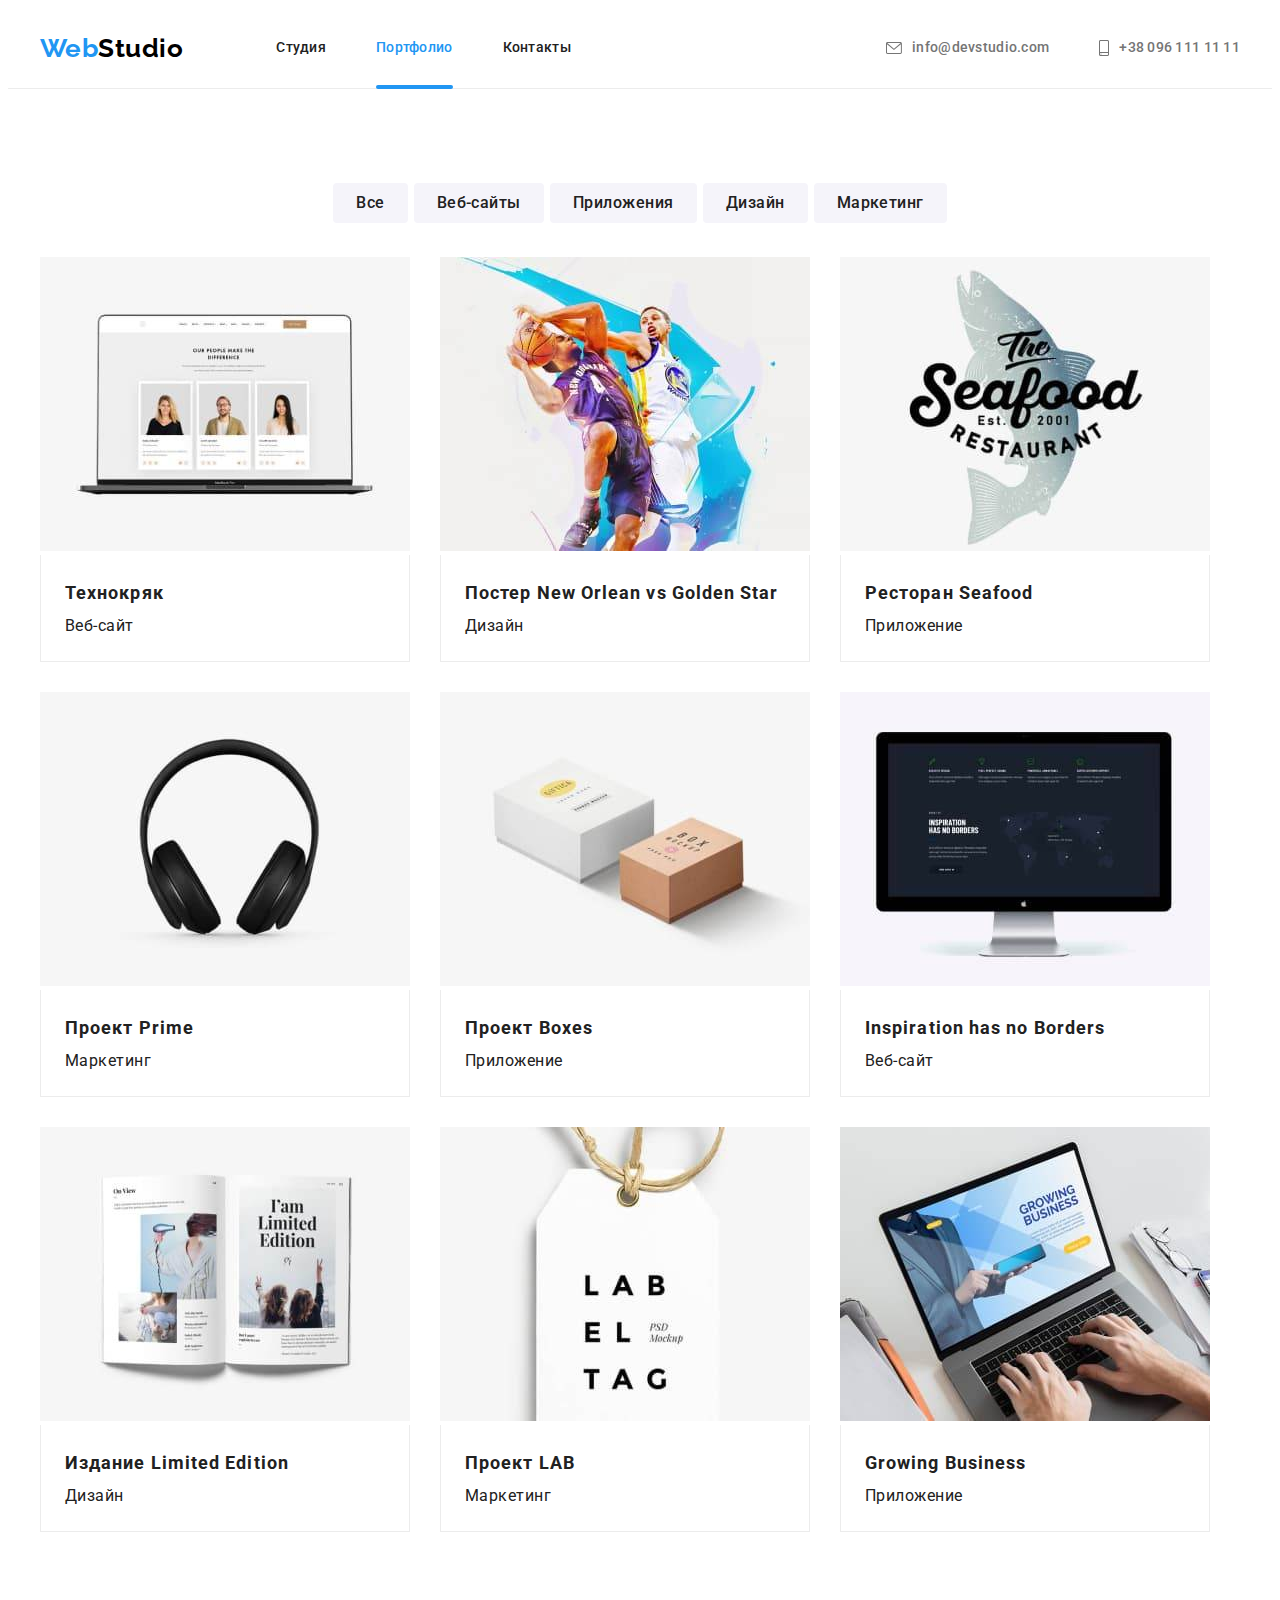
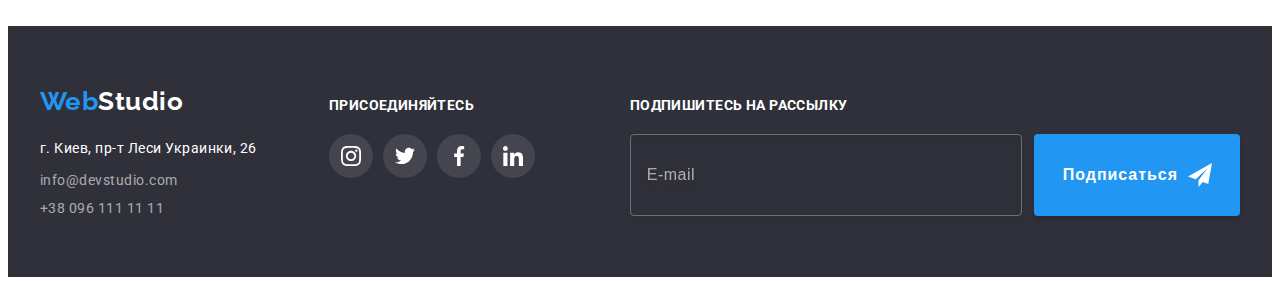
==== portfolio.html @ 353faf63 "подключает сасс" ====
<!DOCTYPE html>
<html lang="ru">

<head>
    <meta charset="UTF-8">
    <meta http-equiv="X-UA-Compatible" content="IE=edge">
    <meta name="viewport" content="width=device-width, initial-scale=1.0">
    <title>Портфолио</title>
    <link href="https://fonts.googleapis.com/css2?family=Raleway:wght@700&family=Roboto:wght@400;500;700;900&display=swap"
        rel="stylesheet"/>
    <link rel="stylesheet" href="https://cdnjs.cloudflare.com/ajax/libs/modern-normalize/1.1.0/modern-normalize.min.css"
        integrity="sha512-wpPYUAdjBVSE4KJnH1VR1HeZfpl1ub8YT/NKx4PuQ5NmX2tKuGu6U/JRp5y+Y8XG2tV+wKQpNHVUX03MfMFn9Q=="
        crossorigin="anonymous" referrerpolicy="no-referrer"/>
    <link rel="stylesheet" href="./css/styles.css"/>
    <link rel="stylesheet" href="./css/main.css" />
</head>

<body>
    <header class="page-header">
        <div class="container main-nav">
            <nav class="main">
                <a href="/" class="logo"><span class="accent">Web</span>Studio</a>
                <ul class="site-nav list">
                    <li class="item"><a href="./index.html" class="link">Студия</a></li>
                    <li class="item"><a href="./portfolio.html" class="link current">Портфолио</a></li>
                    <li class="item"><a href="" class="link ">Контакты</a></li>
                </ul>
            </nav>
            <ul class="auth main">
                <li class="item"><a href="mailto:info@devstudio.com" class="link mail-link">
                        <svg class="contact-icon envelope" width="16" height="12">
                            <use href="./images/icons.svg#icon-envelope">
                            </use>
                        </svg>info@devstudio.com</a>
                </li>
                <li class="item"><a href="tel:++380961111111" class="link mail-link">
                        <svg class="contact-icon smartphone" width="10" height="16">
                            <use href="./images/icons.svg#icon-smartphone">
                            </use>
                        </svg>+38 096 111 11 11</a>
                </li>
            </ul>
        </div>
    </header>
    
    <main>
        <section class="section-hidden">
            <div class="container">
                
                <h1 class="visually-hidden">фильтр</h1>
                
                <ul class="hidden">
                    <li class="hidden-button">
                            <button type="button" class="button">Все</button>
                    </li>
                    <li class="hidden-button">
                            <button type="button" class="button">Веб-сайты</button>
                    </li>
                    <li class="hidden-button">
                            <button type="button" class="button">Приложения</button>
                    </li>
                    <li class="hidden-button">
                            <button type="button" class="button">Дизайн</button>
                    </li>
                    <li class="hidden-button">
                            <button type="button" class="button">Маркетинг</button>
                    </li>
                </ul>
           
                <h2 class="visually-hidden">Услуги</h2>
                <ul class="main-services">
                    <li class="flex-element">
                        
                        <a href="/" class="filther-element filther-flex">
                            <div class="flex-element-wrap">
                                <img src="./images/img5.jpg" alt="открытый ноутбук с фото сотрудников" width="370" height="294">
                                <p class="flex-element-text">Технокряк это современная площадка распространения коронавируса. Компании используют эту платформу для цифрового
                                шпионажа и атак на защищённые сервера конкурентов.</p>
                            </div>
                            <div class="element-services">
                                <h3 class="sectione-services">Технокряк</h3>
                                <p class="services">Веб-сайт</p>
                            </div>
                        
                        </a>

                    </li>
                    <li class="flex-element">
                        <a href="/" class="filther-element filther-flex">
                            <div class="flex-element-wrap">
                                <img src="./images/img6.jpg" alt="два баскетболиста с мячем" width="370" height="294">
                                <p class="flex-element-text">Технокряк это современная площадка распространения коронавируса. Компании используют эту
                                платформу для цифрового
                                шпионажа и атак на защищённые сервера конкурентов.</p>
                            </div>
                            <div class="element-services">
                                    <h3 class="sectione-services">Постер New Orlean vs Golden Star</h3>
                                    <p class="services">Дизайн</p>
                                </div>
                            </a>
                    </li>
                    <li class="flex-element">
                        <a href="/" class="filther-element filther-flex">
                            <div class="flex-element-wrap">
                                <img src="./images/img7.jpg" alt="логотип ресторана в виде рыбы с надписью сифуд" width="370" height="294">
                                <p class="flex-element-text">Технокряк это современная площадка распространения коронавируса. Компании используют эту
                                платформу для цифрового
                                шпионажа и атак на защищённые сервера конкурентов.</p>
                            </div>
                            <div class="element-services">
                                    <h3 class="sectione-services">Ресторан Seafood</h3>
                                    <p class="services">Приложение</p>
                                </div>
                        </a>
                    </li>
                    <li class="flex-element">
                        <a href="/" class="filther-element filther-flex">
                            <div class="flex-element-wrap">
                                <img src="./images/img8.jpg" alt="наушники, которые одеваются на голову" width="370" height="294">
                                <p class="flex-element-text">Технокряк это современная площадка распространения коронавируса. Компании используют эту
                                платформу для цифрового
                                шпионажа и атак на защищённые сервера конкурентов.</p>
                            </div>
                            <div class="element-services">
                                    <h3 class="sectione-services">Проект Prime</h3>
                                    <p class="services">Маркетинг</p>
                            </div>
                        </a>
                    </li>
                    <li class="flex-element">
                        <a href="/" class="filther-element filther-flex">
                            <div class="flex-element-wrap">
                                <img src="./images/img9.jpg" alt="две коробочки разныех цветов и размеров" width="370" height="294">
                                <p class="flex-element-text">Технокряк это современная площадка распространения коронавируса. Компании используют эту
                                платформу для цифрового
                                шпионажа и атак на защищённые сервера конкурентов.</p>
                            </div>
                            <div class="element-services">
                                    <h3 class="sectione-services">Проект Boxes</h3>
                                    <p class="services">Приложение</p>
                            </div>
                        </a>
                    </li>
                    <li class="flex-element">
                        <a href="/" class="filther-element filther-flex">
                            <div class="flex-element-wrap">
                                <img src="./images/img10.jpg" alt="фото Игоря" width="370" height="294">
                                <p class="flex-element-text">Технокряк это современная площадка распространения коронавируса. Компании используют эту
                                платформу для цифрового
                                шпионажа и атак на защищённые сервера конкурентов.</p>
                            </div>
                            <div class="element-services">
                                    <h3 class="sectione-services">Inspiration has no Borders</h3>
                                    <p class="services">Веб-сайт</p>
                            </div>
                        </a>
                    </li>
                    <li class="flex-element">
                        <a href="/" class="filther-element filther-flex">
                            <div class="flex-element-wrap">
                                <img src="./images/img11.jpg" alt="фото Игоря" width="370" height="294">
                                <p class="flex-element-text">Технокряк это современная площадка распространения коронавируса. Компании используют эту
                                платформу для цифрового
                                шпионажа и атак на защищённые сервера конкурентов.</p>
                            </div>
                            <div class="element-services">
                                    <h3 class="sectione-services">Издание Limited Edition</h3>
                                    <p class="services">Дизайн</p>
                            </div>
                        </a>
                    </li>
                    <li class="flex-element">
                        <a href="/" class="filther-element filther-flex">
                            <div class="flex-element-wrap">
                                <img src="./images/img12.jpg" alt="фото Игоря" width="370" height="294">
                                <p class="flex-element-text">Технокряк это современная площадка распространения коронавируса. Компании используют эту
                                платформу для цифрового
                                шпионажа и атак на защищённые сервера конкурентов.</p>
                            </div>
                            <div class="element-services">
                                    <h3 class="sectione-services">Проект LAB</h3>
                                    <p class="services">Маркетинг</p>
                            </div>
                        </a>
                    </li>
                    <li class="flex-element">
                        <a href="/" class="filther-element filther-flex">
                            <div class="flex-element-wrap">
                                <img src="./images/img13.jpg" alt="фото Игоря" width="370" height="294">
                                <p class="flex-element-text">Технокряк это современная площадка распространения коронавируса. Компании используют эту
                                платформу для цифрового
                                шпионажа и атак на защищённые сервера конкурентов.</p>
                            </div>
                            <div class="element-services">
                                    <h3 class="sectione-services">Growing Business</h3>
                                    <p class="services">Приложение</p>
                            </div>
                        </a>
                    </li>
                </ul>
            </div>
            
        </section>
        <footer class="section-footer">
            <div class="container accent-logo box">
                <div class="footer-social footer-social-logo">
                    <a href="/" class="logo-footer"><span class="accent">Web</span>Studio</a>
                    <address class="address-contact">
                        <p class="address">г. Киев, пр-т Леси Украинки, 26</p>
                        <ul class="auth contact">
                            <li class="auth-address"><a href="mailto:info@devstudio.com"
                                    class="link-address">info@devstudio.com</a></li>
                            <li class="auth-address"><a href="tel:++380961111111" class="link-address">+38 096 111 11 11</a>
                        </ul>
                    </address>
                </div>
                <div class="footer-social box-icon-link">
                    <h2 class="footer-link">присоединяйтесь</h2>
                    <ul class="comand-link-footer">
                        <li class="footer-icon">
                            <a href="/" class="link-icon-footer">
                                <svg class="social-icon-footer" width="20" height="20">
                                    <use href="./images/icons.svg#icon-instagram"></use>
                                </svg>
                            </a>
                        </li>
                        <li class="footer-icon">
                            <a href="/" class="link-icon-footer">
                                <svg class="social-icon-footer" width="20" height="20">
                                    <use href="./images/icons.svg#icon-twitter"></use>
                                </svg>
                            </a>
                        </li>
                        <li class="footer-icon">
                            <a href="/" class="link-icon-footer">
                                <svg class="social-icon-footer" width="20" height="20">
                                    <use href="./images/icons.svg#icon-facebook"></use>
                                </svg>
                            </a>
                        </li>
                        <li class="footer-icon">
                            <a href="/" class="link-icon-footer">
                                <svg class="social-icon-footer" width="20" height="20">
                                    <use href="./images/icons.svg#icon-linkedin"></use>
                                </svg>
                            </a>
                        </li>
                    </ul>
                </div>
        
                <div class="online">
                    <p class="footer-link online-title">Подпишитесь на рассылку</p>
                    <form action="#" class="online-form">
                        <input type="email" class="online-input" placeholder="E-mail" />
                        <div class="online-button">
                            <button type="submit" class="button-input">Подписаться
                                <svg class="social-icon-footer online-icon" width="24" height="24">
                                    <use href="./images/icons.svg#icon-icon-send"></use>
                                </svg>
                            </button>
                        </div>
                    </form>
                </div>
            </div>
        </footer>
    </main>
</body>

</html>
---- css/styles.css ----
/* цвет основного текста #212121 */
/* вторичный цвет #757575 */
/* акцент #2196F3 */
/* вторичный цвет фона #F5F4FA; */

/* ---------------------------header----------------- */

/* ------------   section Ч Е М  М Ы  З А Н И М А Е М С Я   -----------=*/

/* ---------- business slogan Э Ф Ф Е К Т И В Н Ы Е   Р Е Ш Е Н И Я ------------ */

/* ----- advantage С Е К Ц И Я  П Р Е И М У Щ Е С Т В ----- */

/* -------------------------------    Н А Ш А   К О М А Н Д А  -------------------- */

/* ---------------------------------footer--------------------------------- */

/* ----------- button      К Н О П К А -------------- */

/* ------------ sectione-services П О Р Т Ф О Л И О --------- */

/* --------------------П О С Т О Я Н Н Ы Е  К Л И Е Н Т Ы ----------------------*/

/*------------------М О Д А Л Ь Н О Е   О К Н О ---------------*/
---- css/main.css ----
.main-nav {
  display: flex;
  align-items: center;
}

.main {
  display: flex;
  align-items: center;
}

.auth {
  justify-content: center;
  margin-left: auto;
  list-style: none;
  margin-top: 0;
  margin-bottom: 0;
}

.accent,
.auth-mail {
  color: var(--accent-color);
}

.site-nav {
  display: flex;
  margin-left: 93px;
}

.site-nav .item:not(:last-child) {
  margin-right: 50px;
}

.site-nav .link {
  color: var(--primary-text-color);
  display: block;
  text-decoration: none;
}

.site-nav .link.current {
  color: var(--accent-color);
}

.auth .item + .item {
  margin-left: 50px;
}

.auth .link {
  color: var(--title-text-color);
  list-style: none;
}

.current::after {
  content: '';
  width: 100%;
  height: 4px;
  position: absolute;
  background-color: #2196f3;
  border-radius: 2px;
  left: 0;
  bottom: -1px;
}

.link {
  position: relative;
  display: flex;
  align-items: center;
  padding-top: 32px;
  padding-bottom: 32px;
  text-decoration: none;
  font-weight: 500;
  font-size: 14px;
  line-height: 1.14;
  letter-spacing: 0.02em;
  transition: color 250ms cubic-bezier(0.4, 0, 0.2, 1);
}

.site-nav .link:hover,
.site-nav .link:focus,
.auth .link:hover,
.auth .link:focus {
  color: var(--accent-color);
}

.contact-icon {
  margin-right: 10px;
  fill: #757575;
}

.mail-link:hover .envelope,
.mail-link:focus .envelope {
  fill: var(--accent-color);
}

.mail-link:hover .smartphone,
.mail-link:focus .smartphone {
  fill: var(--accent-color);
}

.page-header {
  border-bottom: 1px solid #ececec;
}

.section-foto {
  padding-bottom: 94px;
}

.section-title {
  color: var(--primary-text-color);
  font-weight: 700;
  font-size: 36px;
  line-height: 1.17;
  margin-bottom: 50px;
  text-align: center;
}

.section-work {
  display: flex;
  flex-wrap: wrap;
}

.foto {
  margin-right: 30px;
  position: relative;
}

.foto:nth-child(3n) {
  margin-right: 0;
}

.foto-item {
  display: block;
}

.foto-list {
  display: flex;
  justify-content: center;
  align-items: center;
  font-weight: bold;
  font-size: 14px;
  line-height: 1.14;
  text-align: center;
  letter-spacing: 0.03em;
  text-transform: uppercase;
  color: #ffffff;
  position: absolute;
  left: 0;
  bottom: 0;
  background-color: rgba(47, 48, 58, 0.8);
  height: 70px;
  width: 100%;
}

.accent-team {
  padding-bottom: 94px;
  background-color: #f5f4fa;
}

.our-team {
  display: flex;
  flex-wrap: wrap;
  margin-top: -30px;
  margin-left: -30px;
}

.link-team {
  position: relative;
  display: flex;
  align-items: center;
  text-decoration: none;
  font-weight: 500;
  font-size: 14px;
  line-height: 1.14;
  letter-spacing: 0.02em;
}

.comand-link {
  display: flex;
  margin-top: 16px;
  justify-content: center;
}

.info-link:not(:last-child) {
  margin-right: 10px;
}

.icon-svg {
  display: flex;
  width: 44px;
  height: 44px;
  align-items: center;
  justify-content: center;
  border-radius: 50%;
}

.icon-svg:hover, .icon-svg:focus {
  background-color: var(--accent-color);
  outline: none;
}

.icon-svg:hover:hover .social-icon,
.icon-svg:hover:focus .social-icon, .icon-svg:focus:hover .social-icon,
.icon-svg:focus:focus .social-icon {
  fill: var(--background-color);
}

.link-icon {
  fill: #afb1b8;
  transition: fill 250ms cubic-bezier(0.4, 0, 0.2, 1);
  transition: background-color 250ms cubic-bezier(0.4, 0, 0.2, 1);
}

.social-icon {
  transition: fill 250ms cubic-bezier(0.4, 0, 0.2, 1);
}

.team {
  margin: 30px 0 0 30px;
  background-color: #ffffff;
  border-radius: 0px 0px 4px 4px;
  box-shadow: 0px 1px 3px rgba(0, 0, 0, 0.12), 0px 1px 1px rgba(0, 0, 0, 0.14), 0px 2px 1px rgba(0, 0, 0, 0.2);
}

.team:nth-child(4n) {
  margin-right: 0;
}

.advantage-team {
  padding-top: 30px;
  padding-bottom: 30px;
}

.position {
  margin-top: 10px;
  font-size: 16px;
  line-height: 1.9;
  text-align: center;
}

.section-footer {
  background-color: #2f303a;
  padding-top: 60px;
  padding-bottom: 60px;
}

.address {
  font-style: normal;
  color: #ffffff;
  margin-bottom: 9px;
  font-size: 14px;
  line-height: 1.71;
}

.address-contact {
  margin-top: 20px;
}

.auth .link-address {
  font-size: 14px;
  line-height: 1.71px;
  font-style: normal;
  text-decoration: none;
  color: rgba(255, 255, 255, 0.6);
  transition: color 250ms linear;
}

.auth .link-address:hover,
.auth .link-address:focus {
  color: var(--accent-color);
}

.auth-address:not(:last-child) {
  margin-bottom: 9px;
}

.contact {
  display: block;
}

.box {
  display: flex;
  align-items: baseline;
  justify-content: space-between;
  /*margin-left: auto;*/
}

.box-icon-link {
  display: inline-block;
  margin-right: 93px;
}

.footer-social-logo {
  margin-right: 70px;
}

/*.footer-social:not(:last-child) {
  
  margin-right: 70px;
}*/
.footer-link {
  font-weight: 700;
  font-size: 14px;
  line-height: 1.14;
  letter-spacing: 0.03em;
  text-transform: uppercase;
  color: #ffffff;
}

.comand-link-footer {
  margin-top: 20px;
  display: flex;
}

.link-icon-footer {
  display: flex;
  width: 44px;
  height: 44px;
  border-radius: 50%;
  background-color: rgba(255, 255, 255, 0.1);
  justify-content: center;
  align-items: center;
  transition: background-color 250ms cubic-bezier(0.4, 0, 0.2, 1);
}

.link-icon-footer:hover, .link-icon-footer:focus {
  background-color: var(--accent-color);
  outline: none;
}

.social-icon-footer {
  fill: #ffffff;
}

.footer-icon:not(:last-child) {
  margin-right: 10px;
}

.online-form {
  display: flex;
  justify-content: center;
}

.online-title {
  margin-bottom: 20px;
}

.online-input {
  width: 358px;
  height: 50px;
  background-color: transparent;
  border: 1px solid rgba(255, 255, 255, 0.3);
  filter: drop-shadow(0px 4px 4px rgba(0, 0, 0, 0.15));
  border-radius: 4px;
  outline: none;
  color: #ffffff;
  padding: 15px 16px;
  margin-right: 12px;
  transition: border-color 250ms cubic-bezier(0.4, 0, 0.2, 1);
}

.online-input::placeholder {
  font-weight: 400;
  font-size: 16px;
  line-height: 1.25;
  letter-spacing: 0.03em;
  color: rgba(255, 255, 255, 0.6);
}

.online-input::placeholder:focus {
  border-color: #ffffff;
}

.online-button {
  display: flex;
}

.button-input {
  display: flex;
  justify-content: center;
  align-items: center;
  padding: 10px 28px 10px 29px;
  background-color: #2196f3;
  box-shadow: 0px 4px 4px rgba(0, 0, 0, 0.15);
  border-radius: 4px;
  border: transparent;
  font-weight: bold;
  font-size: 16px;
  line-height: 30px;
  letter-spacing: 0.06em;
  color: #ffffff;
  cursor: pointer;
}

.button-input:hover {
  background-color: #188ce8;
}

.online-icon {
  margin-left: 10px;
}

.section-list {
  display: flex;
}

.section-list .item {
  display: flex;
  justify-content: center;
  align-items: center;
}

.client-position {
  width: 170px;
  height: 92px;
  outline: none;
}

.client-position:hover .icon-clients,
.client-position:focus .icon-clients {
  fill: var(--accent-color);
  border-color: #2196f3;
}

.icon {
  padding: 0;
}

.section-list .icon:not(:last-child) {
  margin-right: 30px;
}

.icon-clients {
  display: flex;
  border-radius: 4px;
  border: 1px solid #afb1b8;
  width: 100%;
  height: 100%;
  fill: #afb1b8;
  align-items: center;
  justify-content: center;
  transition: border 250ms cubic-bezier(0.4, 0, 0.2, 1), fill 250ms cubic-bezier(0.4, 0, 0.2, 1);
}

.section-hidden {
  padding-top: 94px;
  padding-bottom: 94px;
}

.hidden {
  display: flex;
  justify-content: center;
  margin-bottom: 34px;
}

.hidden-button:not(:last-child) {
  margin-right: 6px;
}

.hidden-button:not(:last-child):hover, .hidden-button:not(:last-child):focus {
  box-shadow: 0px 3px 1px rgba(0, 0, 0, 0.1), 0px 1px 2px rgba(0, 0, 0, 0.08), 0px 2px 2px rgba(0, 0, 0, 0.12);
  border-radius: 4px;
  outline: none;
}

.main-services {
  display: flex;
  flex-wrap: wrap;
}

.flex-element {
  outline: none;
  margin-right: 30px;
  margin-bottom: 30px;
  cursor: pointer;
  transition: transform 2500ms cubic-bezier(0.4, 0, 0.2, 1);
}

.flex-element:hover .flex-element-text {
  transform: translate(0);
}

.filther-flex {
  text-decoration: none;
}

.flex-element:nth-child(3n) {
  margin-right: 0;
}

.flex-element:nth-child(n + 7) {
  margin-bottom: 0;
}

.flex-element-wrap {
  position: relative;
  overflow: hidden;
  transition: transform 250ms cubic-bezier(0.4, 0, 0.2, 1);
}

.filther-flex {
  display: block;
  transition: box-shadow 250ms cubic-bezier(0.4, 0, 0.2, 1);
}

.filther-flex:hover, .filther-flex:focus {
  box-shadow: 0px 1px 1px rgba(0, 0, 0, 0.12), 0px 4px 4px rgba(0, 0, 0, 0.06), 1px 4px 6px rgba(0, 0, 0, 0.16);
  outline: none;
}

.flex-element-text {
  position: absolute;
  top: 0;
  left: 0;
  background-color: rgba(33, 150, 243, 0.9);
  padding: 63px 24px;
  color: #ffffff;
  font-size: 18px;
  line-height: 1.56;
  letter-spacing: 0.03em;
  height: 100%;
  transform: translateY(101%);
  transition: color 250ms cubic-bezier(0.4, 0, 0.2, 1), background-color 250ms cubic-bezier(0.4, 0, 0.2, 1), transform 250ms cubic-bezier(0.4, 0, 0.2, 1);
}

.element-services {
  border-right: 1px solid #ececec;
  border-bottom: 1px solid #ececec;
  border-left: 1px solid #ececec;
  padding: 20px 24px;
}

.sectione-services {
  color: var(--primary-text-color);
  font-weight: 700;
  font-size: 18px;
  line-height: 2;
  letter-spacing: 0.06em;
}

.services {
  font-size: 16px;
  line-height: 1.88;
  color: var(--primary-text-color);
}

.visually-hidden {
  outline: 2px solid tomato;
}

.feature-list {
  display: flex;
}

.feature-list .list-title {
  width: 270px;
  margin-right: 30px;
}

.feature-list .list-title .list-title:nth-child(4n) {
  margin-right: 0;
}

.advantage-icon {
  display: flex;
  align-items: center;
  justify-content: center;
  border-radius: 4px;
  width: 270px;
  height: 120px;
  margin-bottom: 30px;
  background-color: #f5f4fa;
}

.advantage {
  color: var(--primary-text-color);
  font-weight: 700;
  font-size: 14px;
  line-height: 1.14;
  text-transform: uppercase;
  margin-bottom: 10px;
}

.title {
  font-size: 14px;
  line-height: 1.71;
}

.advantage-title {
  color: var(--primary-text-color);
  font-weight: 500;
  font-size: 16px;
  line-height: 1.9;
  text-align: center;
}

.section-business {
  max-width: 1600px;
  height: 600px;
  margin-left: auto;
  margin-right: auto;
  background-color: #2f303a;
  text-align: center;
  padding: 200px 0;
  background-position: center;
  background-image: linear-gradient(rgba(47, 48, 58, 0.4), rgba(47, 48, 58, 0.4)), url("../images/img101.jpg");
  background-repeat: no-repeat;
}

.slogan {
  color: #ffffff;
  margin-top: 0;
  margin-bottom: 40px;
  font-weight: 900;
  font-size: 44px;
  line-height: 1.36;
  text-align: center;
  letter-spacing: 0.06em;
  text-transform: uppercase;
}

.section-business .section-button {
  background-color: var(--accent-color);
  color: #ffffff;
  font-weight: 700;
  font-size: 16px;
  line-height: 1.88;
  align-items: center;
  letter-spacing: 0.06em;
  font-family: Roboto, sans-serif;
}

.section-button {
  padding: 10px 32px;
  border-radius: 4px;
  border: 1px solid transparent;
}

.container {
  margin-left: auto;
  margin-right: auto;
  width: 1200px;
  padding-left: 15px;
  padding-right: 15px;
}

.button {
  display: inline-block;
  padding: 6px 22px;
  border-radius: 4px;
  border: 1px solid transparent;
  background-color: #f5f4fa;
  color: var(--primary-text-color);
  font-family: inherit;
  font-weight: 500;
  font-size: 16px;
  line-height: 1.63;
  text-align: center;
  letter-spacing: 0.03em;
  cursor: pointer;
  transition: color 250ms cubic-bezier(0.4, 0, 0.2, 1), background-color 250ms cubic-bezier(0.4, 0, 0.2, 1);
}

.button:hover, .button:focus {
  background-color: var(--accent-color);
  color: #ffffff;
  border-color: transparent;
}

.logo {
  color: black;
  text-decoration: none;
  font-family: Raleway, cursive;
  font-weight: 700;
  font-size: 26px;
  line-height: 1.19;
}

.logo-footer {
  text-decoration: none;
  color: #ffffff;
  font-family: Raleway, cursive;
  font-weight: 700;
  font-size: 26px;
  line-height: 1.19;
}

.backdrop {
  width: 100vw;
  height: 100vh;
  background-color: rgba(0, 0, 0, 0.2);
  position: fixed;
  top: 0;
  transition: opacity 250ms cubic-bezier(0.4, 0, 0.2, 1), visibility 250ms;
}

.backdrop.is-hidden .modal {
  transform: scale(1.5);
  transition: transform 250ms;
}

.modal {
  width: 528px;
  /*min-height: 581px;*/
  background-color: #fff;
  box-shadow: 0px 1px 3px rgba(0, 0, 0, 0.12), 0px 1px 1px rgba(0, 0, 0, 0.14), 0px 2px 1px rgba(0, 0, 0, 0.2);
  border-radius: 4px;
  position: absolute;
  padding: 40px 39px 40px 41px;
  top: 50%;
  left: 50%;
  transform: scale(1);
  transform: translate(-50%, -50%);
  transition: transform 250ms;
}

.modal-close {
  width: 30px;
  height: 30px;
  border-radius: 50%;
  position: absolute;
  background: #ffffff;
  border: 1px solid rgba(0, 0, 0, 0.1);
  top: 8px;
  right: 8px;
  display: flex;
  align-items: center;
  justify-content: center;
  transition: fill 250ms cubic-bezier(0.4, 0, 0.2, 1), border-color 250ms cubic-bezier(0.4, 0, 0.2, 1);
  outline: none;
}

.modal-close:hover, .modal-close:focus {
  fill: #2196f3;
  border-color: #2196f3;
}

.modal-close-icon {
  border-radius: 50%;
}

.is-hidden {
  visibility: hidden;
  opacity: 0;
  pointer-events: none;
}

.modal-title {
  font-weight: 700;
  font-size: 20px;
  line-height: 1.15;
  text-align: center;
  margin-bottom: 15px;
  color: var(--primary-text-color);
}

.modal-form-input {
  width: 100%;
  height: 40px;
  border: 1px solid rgba(33, 33, 33, 0.2);
  border-radius: 4px;
  padding-left: 32px;
  padding-right: 12px;
  color: var(--accent-color);
  font-weight: 400;
  font-size: 12px;
  line-height: 1.17;
  outline: none;
  cursor: pointer;
  transition: border 250ms cubic-bezier(0.4, 0, 0.2, 1);
}

.modal-form-input:focus {
  border: 1px solid #2196f3;
  /*box-sizing: border-box;
  border-radius: 4px;*/
}

.modal-form-input:focus:focus + .modal-icon-name {
  fill: var(--accent-color);
}

.modal-user-icon {
  position: relative;
}

/*.modal-form-input::placeholder,
.modal-form-text::placeholder {
  font-weight: 400;
  color: #757575;
  opacity: 0.5;

}

.modal-form-input:not(:placeholder-shown) {
  border: 1px solid rgba(33, 33, 33, 0.2);
  
}

.modal-form-input:not(:placeholder-shown) {
  border: 1px solid #2196F3;
}*/
.form-input-text {
  margin-bottom: 5px;
  display: block;
  font-weight: 400;
  font-size: 12px;
  line-height: 1.17;
  letter-spacing: 0.01em;
  color: #757575;
}

.modal-field {
  margin-bottom: 10px;
}

.modal-icon-name {
  position: absolute;
  left: 12px;
  top: 50%;
  transform: translateY(-50%);
  transition: fill 250ms cubic-bezier(0.4, 0, 0.2, 1);
}

.modal-form-text {
  width: 100%;
  height: 100px;
  font-weight: normal;
  font-size: 12px;
  line-height: 1.17;
  letter-spacing: 0.01em;
  color: rgba(117, 117, 117, 0.5);
  border-radius: 4px;
  resize: none;
  padding: 12px 16px;
  outline: none;
}

.modal-form-text:focus {
  border-color: #2196f3;
}

.textarea::placeholder {
  color: rgba(117, 117, 117, 0.5);
}

.textarea::placeholder:focus {
  border-color: 1px solid #2196f3;
}

.modal-button {
  /*width: 200px;
  height: 50px;*/
  padding: 10px 55px 10px 56px;
  background-color: #2196f3;
  box-shadow: 0px 4px 4px rgba(0, 0, 0, 0.15);
  border-radius: 4px;
  margin: 30px auto 0;
  transition: box-shadow 250ms cubic-bezier(0.4, 0, 0.2, 1);
  outline: none;
}

.check-text {
  font-weight: 400;
  font-size: 14px;
  line-height: 1.71;
  letter-spacing: 0.03em;
  color: #757575;
  display: flex;
  justify-content: center;
  align-items: center;
}

.check-icon {
  width: 16px;
  height: 15px;
  background-color: #ffffff;
  border: 0.2px solid #212121;
  border-radius: 2px;
  margin-right: 5px;
  display: flex;
  align-items: center;
  justify-content: center;
  transition: background-color 250ms cubic-bezier(0.4, 0, 0.2, 1), border 250ms cubic-bezier(0.4, 0, 0.2, 1);
}

.modal-check:focus + .check-text .check-icon {
  border-color: #2196f3;
}

.modal-check-icon {
  fill: white;
}

.check-link {
  font-weight: 400;
  font-size: 14px;
  line-height: 1.71;
  letter-spacing: 0.03em;
  text-decoration-line: underline;
  color: #2196f3;
}

.modal-check:checked + .check-text .check-icon {
  background-color: var(--accent-color);
  border: none;
}

:root {
  --primary-text-color: #212121;
  --title-text-color: #757575;
  --accent-color: #2196f3;
  --background-color: #ffffff;
}

body {
  font-family: Roboto, sans-serif;
  color: var(--title-text-color);
  background-color: #ffffff;
  letter-spacing: 0.03em;
}

ul {
  list-style: none;
  margin-top: 0;
  margin-bottom: 0;
  padding: 0;
}

h3,
p,
h2 {
  margin: 0;
}

.img {
  display: block;
}

.section {
  margin-left: auto;
  margin-right: auto;
  padding-top: 94px;
}

.visually-hidden {
  position: absolute;
  white-space: nowrap;
  width: 1px;
  height: 1px;
  overflow: hidden;
  border: 0;
  padding: 0;
  clip: rect(0 0 0 0);
  clip-path: inset(50%);
  margin: -1px;
}
/*# sourceMappingURL=main.css.map */
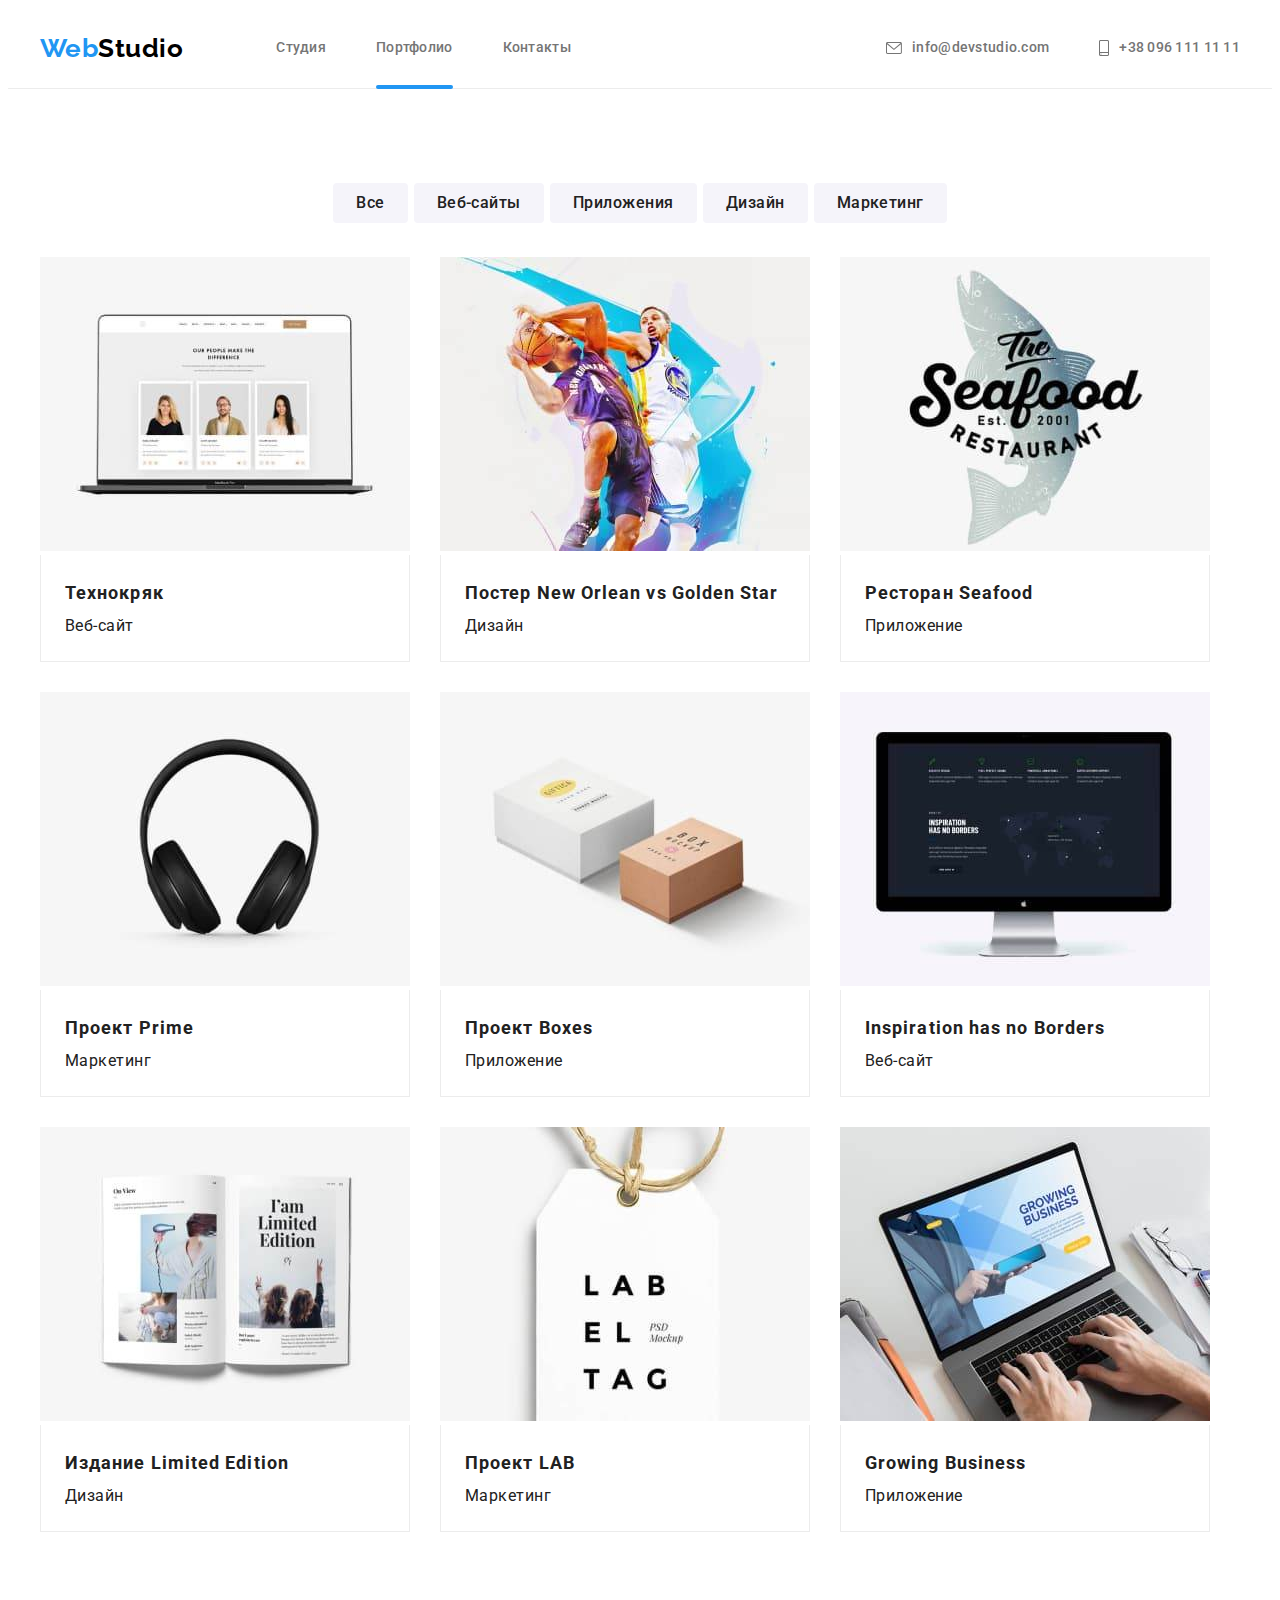
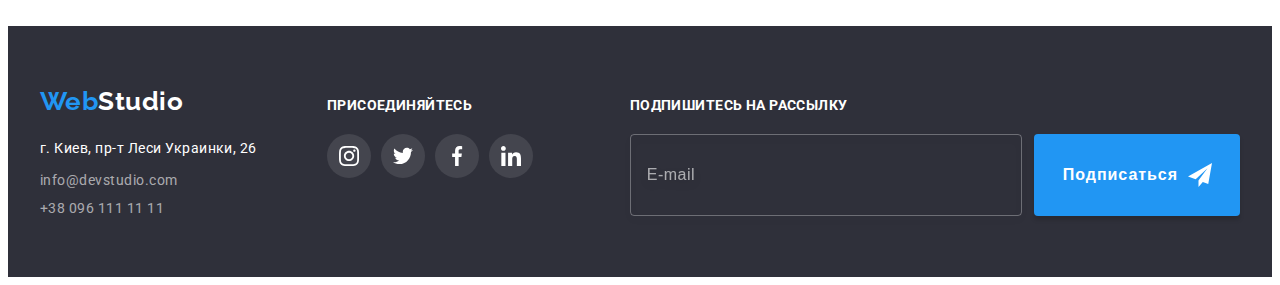
==== commit 7d459517: "компилирует файлы" ====
--- a/portfolio.html
+++ b/portfolio.html
@@ -17,24 +17,29 @@
 
 <body>
     <header class="page-header">
-        <div class="container main-nav">
-            <nav class="main">
-                <a href="/" class="logo"><span class="accent">Web</span>Studio</a>
-                <ul class="site-nav list">
-                    <li class="item"><a href="./index.html" class="link">Студия</a></li>
-                    <li class="item"><a href="./portfolio.html" class="link current">Портфолио</a></li>
-                    <li class="item"><a href="" class="link ">Контакты</a></li>
+        <div class="container page-header__main">
+            <nav class="page-header__nav">
+                <a href="/" class="logo"><span class="page-header__logo">Web</span>Studio</a>
+                <ul class="page-header__item">
+                    <li class="page-header__element"><a href="./"
+                            class="page-header__text page-header__text--invers">Студия</a></li>
+                    <li class="page-header__element"><a href="./portfolio.html"
+                            class="page-header__text page-header__text--invers page-header__text--current">Портфолио</a></li>
+                    <li class="page-header__element"><a href="" class="page-header__text page-header__text--invers">Контакты</a>
+                    </li>
                 </ul>
             </nav>
-            <ul class="auth main">
-                <li class="item"><a href="mailto:info@devstudio.com" class="link mail-link">
-                        <svg class="contact-icon envelope" width="16" height="12">
+            <ul class="page-header__link">
+                <li class="page-header__element"><a href="mailto:info@devstudio.com"
+                        class="page-header__text page-header__text--invers">
+                        <svg class="page-header__icon page-header__icon--envelope" width="16" height="12">
                             <use href="./images/icons.svg#icon-envelope">
                             </use>
                         </svg>info@devstudio.com</a>
                 </li>
-                <li class="item"><a href="tel:++380961111111" class="link mail-link">
-                        <svg class="contact-icon smartphone" width="10" height="16">
+                <li class="page-header__element"><a href="tel:++380961111111"
+                        class="page-header__text page-header__text--invers">
+                        <svg class="page-header__icon page-header__icon--smartphone" width="10" height="16">
                             <use href="./images/icons.svg#icon-smartphone">
                             </use>
                         </svg>+38 096 111 11 11</a>
@@ -44,156 +49,156 @@
     </header>
     
     <main>
-        <section class="section-hidden">
+        <section class="section-filther">
             <div class="container">
                 
                 <h1 class="visually-hidden">фильтр</h1>
                 
-                <ul class="hidden">
-                    <li class="hidden-button">
+                <ul class="section-filther__item">
+                    <li class="section-filther__button">
                             <button type="button" class="button">Все</button>
                     </li>
-                    <li class="hidden-button">
+                    <li class="section-filther__button">
                             <button type="button" class="button">Веб-сайты</button>
                     </li>
-                    <li class="hidden-button">
+                    <li class="section-filther__button">
                             <button type="button" class="button">Приложения</button>
                     </li>
-                    <li class="hidden-button">
+                    <li class="section-filther__button">
                             <button type="button" class="button">Дизайн</button>
                     </li>
-                    <li class="hidden-button">
+                    <li class="section-filther__button">
                             <button type="button" class="button">Маркетинг</button>
                     </li>
                 </ul>
            
                 <h2 class="visually-hidden">Услуги</h2>
-                <ul class="main-services">
-                    <li class="flex-element">
+                <ul class="card-set">
+                    <li class="card-set__element">
                         
-                        <a href="/" class="filther-element filther-flex">
+                        <a href="/" class="filther-element card-set__filther card-set--posicion">
                             <div class="flex-element-wrap">
                                 <img src="./images/img5.jpg" alt="открытый ноутбук с фото сотрудников" width="370" height="294">
                                 <p class="flex-element-text">Технокряк это современная площадка распространения коронавируса. Компании используют эту платформу для цифрового
                                 шпионажа и атак на защищённые сервера конкурентов.</p>
                             </div>
-                            <div class="element-services">
-                                <h3 class="sectione-services">Технокряк</h3>
-                                <p class="services">Веб-сайт</p>
+                            <div class="card-set__text">
+                                <h3 class="card-set__name">Технокряк</h3>
+                                <p class="card-set__posicion">Веб-сайт</p>
                             </div>
                         
                         </a>
 
                     </li>
-                    <li class="flex-element">
-                        <a href="/" class="filther-element filther-flex">
+                    <li class="card-set__element">
+                        <a href="/" class="filther-element card-set__filther card-set--posicion">
                             <div class="flex-element-wrap">
                                 <img src="./images/img6.jpg" alt="два баскетболиста с мячем" width="370" height="294">
                                 <p class="flex-element-text">Технокряк это современная площадка распространения коронавируса. Компании используют эту
                                 платформу для цифрового
                                 шпионажа и атак на защищённые сервера конкурентов.</p>
                             </div>
-                            <div class="element-services">
-                                    <h3 class="sectione-services">Постер New Orlean vs Golden Star</h3>
-                                    <p class="services">Дизайн</p>
+                            <div class="card-set__text">
+                                    <h3 class="card-set__name">Постер New Orlean vs Golden Star</h3>
+                                    <p class="card-set__posicion">Дизайн</p>
                                 </div>
                             </a>
                     </li>
-                    <li class="flex-element">
-                        <a href="/" class="filther-element filther-flex">
+                    <li class="card-set__element">
+                        <a href="/" class="filther-element card-set__filther card-set--posicion">
                             <div class="flex-element-wrap">
                                 <img src="./images/img7.jpg" alt="логотип ресторана в виде рыбы с надписью сифуд" width="370" height="294">
                                 <p class="flex-element-text">Технокряк это современная площадка распространения коронавируса. Компании используют эту
                                 платформу для цифрового
                                 шпионажа и атак на защищённые сервера конкурентов.</p>
                             </div>
-                            <div class="element-services">
-                                    <h3 class="sectione-services">Ресторан Seafood</h3>
-                                    <p class="services">Приложение</p>
+                            <div class="card-set__text">
+                                    <h3 class="card-set__name">Ресторан Seafood</h3>
+                                    <p class="card-set__posicion">Приложение</p>
                                 </div>
                         </a>
                     </li>
-                    <li class="flex-element">
-                        <a href="/" class="filther-element filther-flex">
+                    <li class="card-set__element">
+                        <a href="/" class="filther-element card-set__filther card-set--posicion">
                             <div class="flex-element-wrap">
                                 <img src="./images/img8.jpg" alt="наушники, которые одеваются на голову" width="370" height="294">
                                 <p class="flex-element-text">Технокряк это современная площадка распространения коронавируса. Компании используют эту
                                 платформу для цифрового
                                 шпионажа и атак на защищённые сервера конкурентов.</p>
                             </div>
-                            <div class="element-services">
-                                    <h3 class="sectione-services">Проект Prime</h3>
-                                    <p class="services">Маркетинг</p>
-                            </div>
-                        </a>
-                    </li>
-                    <li class="flex-element">
-                        <a href="/" class="filther-element filther-flex">
+                            <div class="card-set__text">
+                                    <h3 class="card-set__name">Проект Prime</h3>
+                                    <p class="card-set__posicion">Маркетинг</p>
+                            </div>
+                        </a>
+                    </li>
+                    <li class="card-set__element">
+                        <a href="/" class="filther-element card-set__filther card-set--posicion">
                             <div class="flex-element-wrap">
                                 <img src="./images/img9.jpg" alt="две коробочки разныех цветов и размеров" width="370" height="294">
                                 <p class="flex-element-text">Технокряк это современная площадка распространения коронавируса. Компании используют эту
                                 платформу для цифрового
                                 шпионажа и атак на защищённые сервера конкурентов.</p>
                             </div>
-                            <div class="element-services">
-                                    <h3 class="sectione-services">Проект Boxes</h3>
-                                    <p class="services">Приложение</p>
-                            </div>
-                        </a>
-                    </li>
-                    <li class="flex-element">
-                        <a href="/" class="filther-element filther-flex">
+                            <div class="card-set__text">
+                                    <h3 class="card-set__name">Проект Boxes</h3>
+                                    <p class="card-set__posicion">Приложение</p>
+                            </div>
+                        </a>
+                    </li>
+                    <li class="card-set__element">
+                        <a href="/" class="filther-element card-set__filther card-set--posicion">
                             <div class="flex-element-wrap">
                                 <img src="./images/img10.jpg" alt="фото Игоря" width="370" height="294">
                                 <p class="flex-element-text">Технокряк это современная площадка распространения коронавируса. Компании используют эту
                                 платформу для цифрового
                                 шпионажа и атак на защищённые сервера конкурентов.</p>
                             </div>
-                            <div class="element-services">
-                                    <h3 class="sectione-services">Inspiration has no Borders</h3>
-                                    <p class="services">Веб-сайт</p>
-                            </div>
-                        </a>
-                    </li>
-                    <li class="flex-element">
-                        <a href="/" class="filther-element filther-flex">
+                            <div class="card-set__text">
+                                    <h3 class="card-set__name">Inspiration has no Borders</h3>
+                                    <p class="card-set__posicion">Веб-сайт</p>
+                            </div>
+                        </a>
+                    </li>
+                    <li class="card-set__element">
+                        <a href="/" class="filther-element card-set__filther card-set--posicion">
                             <div class="flex-element-wrap">
                                 <img src="./images/img11.jpg" alt="фото Игоря" width="370" height="294">
                                 <p class="flex-element-text">Технокряк это современная площадка распространения коронавируса. Компании используют эту
                                 платформу для цифрового
                                 шпионажа и атак на защищённые сервера конкурентов.</p>
                             </div>
-                            <div class="element-services">
-                                    <h3 class="sectione-services">Издание Limited Edition</h3>
-                                    <p class="services">Дизайн</p>
-                            </div>
-                        </a>
-                    </li>
-                    <li class="flex-element">
-                        <a href="/" class="filther-element filther-flex">
+                            <div class="card-set__text">
+                                    <h3 class="card-set__name">Издание Limited Edition</h3>
+                                    <p class="card-set__posicion">Дизайн</p>
+                            </div>
+                        </a>
+                    </li>
+                    <li class="card-set__element">
+                        <a href="/" class="filther-element card-set__filther card-set--posicion">
                             <div class="flex-element-wrap">
                                 <img src="./images/img12.jpg" alt="фото Игоря" width="370" height="294">
                                 <p class="flex-element-text">Технокряк это современная площадка распространения коронавируса. Компании используют эту
                                 платформу для цифрового
                                 шпионажа и атак на защищённые сервера конкурентов.</p>
                             </div>
-                            <div class="element-services">
-                                    <h3 class="sectione-services">Проект LAB</h3>
-                                    <p class="services">Маркетинг</p>
-                            </div>
-                        </a>
-                    </li>
-                    <li class="flex-element">
-                        <a href="/" class="filther-element filther-flex">
+                            <div class="card-set__text">
+                                    <h3 class="card-set__name">Проект LAB</h3>
+                                    <p class="card-set__posicion">Маркетинг</p>
+                            </div>
+                        </a>
+                    </li>
+                    <li class="card-set__element">
+                        <a href="/" class="filther-element card-set__filther card-set--posicion">
                             <div class="flex-element-wrap">
                                 <img src="./images/img13.jpg" alt="фото Игоря" width="370" height="294">
                                 <p class="flex-element-text">Технокряк это современная площадка распространения коронавируса. Компании используют эту
                                 платформу для цифрового
                                 шпионажа и атак на защищённые сервера конкурентов.</p>
                             </div>
-                            <div class="element-services">
-                                    <h3 class="sectione-services">Growing Business</h3>
-                                    <p class="services">Приложение</p>
+                            <div class="card-set__text">
+                                    <h3 class="card-set__name">Growing Business</h3>
+                                    <p class="card-set__posicion">Приложение</p>
                             </div>
                         </a>
                     </li>
@@ -201,60 +206,61 @@
             </div>
             
         </section>
-        <footer class="section-footer">
-            <div class="container accent-logo box">
-                <div class="footer-social footer-social-logo">
-                    <a href="/" class="logo-footer"><span class="accent">Web</span>Studio</a>
-                    <address class="address-contact">
-                        <p class="address">г. Киев, пр-т Леси Украинки, 26</p>
-                        <ul class="auth contact">
-                            <li class="auth-address"><a href="mailto:info@devstudio.com"
-                                    class="link-address">info@devstudio.com</a></li>
-                            <li class="auth-address"><a href="tel:++380961111111" class="link-address">+38 096 111 11 11</a>
+        <footer class="page-footer">
+            <div class="container box">
+                <div class="page-footer__social">
+                    <a href="/" class="page-footer__logo"><span class="page-header__logo">Web</span>Studio</a>
+                    <address class="page-footer__contact">
+                        <p class="page-footer__address">г. Киев, пр-т Леси Украинки, 26</p>
+                        <ul class="page-footer__item">
+                            <li class="page-footer__auth"><a href="mailto:info@devstudio.com"
+                                    class="page-footer__link">info@devstudio.com</a></li>
+                            <li class="page-footer__auth"><a href="tel:++380961111111" class="page-footer__link">+38 096 111 11
+                                    11</a>
                         </ul>
                     </address>
                 </div>
-                <div class="footer-social box-icon-link">
-                    <h2 class="footer-link">присоединяйтесь</h2>
-                    <ul class="comand-link-footer">
-                        <li class="footer-icon">
-                            <a href="/" class="link-icon-footer">
-                                <svg class="social-icon-footer" width="20" height="20">
+                <div class="box-footer">
+                    <h2 class="box-footer__text">присоединяйтесь</h2>
+                    <ul class="box-footer__link">
+                        <li class="box-footer__social">
+                            <a href="/" class="box-footer__image">
+                                <svg class="box-footer__icon" width="20" height="20">
                                     <use href="./images/icons.svg#icon-instagram"></use>
                                 </svg>
                             </a>
                         </li>
-                        <li class="footer-icon">
-                            <a href="/" class="link-icon-footer">
-                                <svg class="social-icon-footer" width="20" height="20">
+                        <li class="box-footer__social">
+                            <a href="/" class="box-footer__image">
+                                <svg class="box-footer__icon" width="20" height="20">
                                     <use href="./images/icons.svg#icon-twitter"></use>
                                 </svg>
                             </a>
                         </li>
-                        <li class="footer-icon">
-                            <a href="/" class="link-icon-footer">
-                                <svg class="social-icon-footer" width="20" height="20">
+                        <li class="box-footer__social">
+                            <a href="/" class="box-footer__image">
+                                <svg class="box-footer__icon" width="20" height="20">
                                     <use href="./images/icons.svg#icon-facebook"></use>
                                 </svg>
                             </a>
                         </li>
-                        <li class="footer-icon">
-                            <a href="/" class="link-icon-footer">
-                                <svg class="social-icon-footer" width="20" height="20">
+                        <li class="box-footer__social">
+                            <a href="/" class="box-footer__image">
+                                <svg class="box-footer__icon" width="20" height="20">
                                     <use href="./images/icons.svg#icon-linkedin"></use>
                                 </svg>
                             </a>
                         </li>
                     </ul>
                 </div>
-        
-                <div class="online">
-                    <p class="footer-link online-title">Подпишитесь на рассылку</p>
-                    <form action="#" class="online-form">
-                        <input type="email" class="online-input" placeholder="E-mail" />
-                        <div class="online-button">
-                            <button type="submit" class="button-input">Подписаться
-                                <svg class="social-icon-footer online-icon" width="24" height="24">
+            
+                <div class="box-online box-online--margin-left">
+                    <p class="box-footer__text box-footer__margin-bottom">Подпишитесь на рассылку</p>
+                    <form action="#" class="box-online__form">
+                        <input type="email" class="box-online__input" placeholder="E-mail" />
+                        <div class="box-online__button button-online">
+                            <button type="submit" class="button-online__input">Подписаться
+                                <svg class="button-online__icon online-icon" width="24" height="24">
                                     <use href="./images/icons.svg#icon-icon-send"></use>
                                 </svg>
                             </button>
--- a/css/main.css
+++ b/css/main.css
@@ -1,66 +1,63 @@
-.main-nav {
-  display: flex;
-  align-items: center;
-}
-
-.main {
-  display: flex;
-  align-items: center;
-}
-
-.auth {
+.page-header {
+  border-bottom: 1px solid #ececec;
+}
+
+.page-header__main {
+  display: flex;
+  align-items: center;
+}
+
+.page-header__nav {
+  display: flex;
+  align-items: center;
+}
+
+.page-header__link {
+  display: flex;
   justify-content: center;
   margin-left: auto;
   list-style: none;
   margin-top: 0;
   margin-bottom: 0;
-}
-
-.accent,
-.auth-mail {
   color: var(--accent-color);
 }
 
-.site-nav {
+.page-header__item {
   display: flex;
   margin-left: 93px;
 }
 
-.site-nav .item:not(:last-child) {
+.page-header__element:not(:last-child) {
   margin-right: 50px;
 }
 
-.site-nav .link {
+.page-header__text {
   color: var(--primary-text-color);
   display: block;
   text-decoration: none;
 }
 
-.site-nav .link.current {
+.page-header__item .page-header__text .current {
   color: var(--accent-color);
 }
 
-.auth .item + .item {
-  margin-left: 50px;
-}
-
-.auth .link {
+.page-header__text {
   color: var(--title-text-color);
   list-style: none;
 }
 
-.current::after {
+.page-header__text--current::after {
+  position: absolute;
   content: '';
   width: 100%;
   height: 4px;
-  position: absolute;
   background-color: #2196f3;
   border-radius: 2px;
   left: 0;
   bottom: -1px;
 }
 
-.link {
+.page-header__text {
   position: relative;
   display: flex;
   align-items: center;
@@ -74,37 +71,86 @@
   transition: color 250ms cubic-bezier(0.4, 0, 0.2, 1);
 }
 
-.site-nav .link:hover,
-.site-nav .link:focus,
-.auth .link:hover,
-.auth .link:focus {
+.page-header__text--invers:hover,
+.page-header__text--invers:focus {
   color: var(--accent-color);
 }
 
-.contact-icon {
+.page-header__icon {
   margin-right: 10px;
   fill: #757575;
 }
 
-.mail-link:hover .envelope,
-.mail-link:focus .envelope {
+.page-header__icon--envelope:hover,
+.page-header__icon--envelope:focus {
   fill: var(--accent-color);
 }
 
-.mail-link:hover .smartphone,
-.mail-link:focus .smartphone {
+.page-header__icon--smartphone:hover,
+.page-header__icon--smartphone:focus {
   fill: var(--accent-color);
-}
-
-.page-header {
-  border-bottom: 1px solid #ececec;
 }
 
 .section-foto {
   padding-bottom: 94px;
 }
 
-.section-title {
+.section-work {
+  display: flex;
+}
+
+.foto {
+  position: relative;
+  display: flex;
+  margin-right: 30px;
+}
+
+.foto:nth-child(3n) {
+  margin-right: 0;
+}
+
+.foto__list {
+  position: absolute;
+  left: 0;
+  bottom: 0;
+  background-color: rgba(47, 48, 58, 0.8);
+  height: 70px;
+  width: 100%;
+  display: flex;
+  align-items: center;
+  justify-content: center;
+  font-weight: bold;
+  font-size: 14px;
+  line-height: 1.14;
+  letter-spacing: 0.03em;
+  text-transform: uppercase;
+  color: #ffffff;
+}
+
+.accent-team {
+  padding-bottom: 94px;
+  background-color: #f5f4fa;
+}
+
+.our-team {
+  display: flex;
+  flex-wrap: wrap;
+  margin-top: -30px;
+  margin-left: -30px;
+}
+
+.our-team__social {
+  position: relative;
+  display: flex;
+  align-items: center;
+  text-decoration: none;
+  font-weight: 500;
+  font-size: 14px;
+  line-height: 1.14;
+  letter-spacing: 0.02em;
+}
+
+.section__title {
   color: var(--primary-text-color);
   font-weight: 700;
   font-size: 36px;
@@ -113,73 +159,13 @@
   text-align: center;
 }
 
-.section-work {
-  display: flex;
-  flex-wrap: wrap;
-}
-
-.foto {
-  margin-right: 30px;
-  position: relative;
-}
-
-.foto:nth-child(3n) {
-  margin-right: 0;
-}
-
-.foto-item {
-  display: block;
-}
-
-.foto-list {
-  display: flex;
-  justify-content: center;
-  align-items: center;
-  font-weight: bold;
-  font-size: 14px;
-  line-height: 1.14;
-  text-align: center;
-  letter-spacing: 0.03em;
-  text-transform: uppercase;
-  color: #ffffff;
-  position: absolute;
-  left: 0;
-  bottom: 0;
-  background-color: rgba(47, 48, 58, 0.8);
-  height: 70px;
-  width: 100%;
-}
-
-.accent-team {
-  padding-bottom: 94px;
-  background-color: #f5f4fa;
-}
-
-.our-team {
-  display: flex;
-  flex-wrap: wrap;
-  margin-top: -30px;
-  margin-left: -30px;
-}
-
-.link-team {
-  position: relative;
-  display: flex;
-  align-items: center;
-  text-decoration: none;
-  font-weight: 500;
-  font-size: 14px;
-  line-height: 1.14;
-  letter-spacing: 0.02em;
-}
-
 .comand-link {
   display: flex;
   margin-top: 16px;
   justify-content: center;
 }
 
-.info-link:not(:last-child) {
+.item:not(:last-child) {
   margin-right: 10px;
 }
 
@@ -197,52 +183,60 @@
   outline: none;
 }
 
-.icon-svg:hover:hover .social-icon,
-.icon-svg:hover:focus .social-icon, .icon-svg:focus:hover .social-icon,
-.icon-svg:focus:focus .social-icon {
+.icon-svg:hover:hover .social__icon,
+.icon-svg:hover:focus .social__icon, .icon-svg:focus:hover .social__icon,
+.icon-svg:focus:focus .social__icon {
   fill: var(--background-color);
 }
 
-.link-icon {
+.social__link {
   fill: #afb1b8;
   transition: fill 250ms cubic-bezier(0.4, 0, 0.2, 1);
   transition: background-color 250ms cubic-bezier(0.4, 0, 0.2, 1);
 }
 
-.social-icon {
+.social__icon {
   transition: fill 250ms cubic-bezier(0.4, 0, 0.2, 1);
 }
 
-.team {
+.our-team__team {
   margin: 30px 0 0 30px;
   background-color: #ffffff;
   border-radius: 0px 0px 4px 4px;
   box-shadow: 0px 1px 3px rgba(0, 0, 0, 0.12), 0px 1px 1px rgba(0, 0, 0, 0.14), 0px 2px 1px rgba(0, 0, 0, 0.2);
 }
 
-.team:nth-child(4n) {
+.our-team__team:nth-child(4n) {
   margin-right: 0;
 }
 
-.advantage-team {
+.our-team__member {
   padding-top: 30px;
   padding-bottom: 30px;
 }
 
-.position {
+.our-team__name {
+  color: var(--primary-text-color);
+  font-weight: 500;
+  font-size: 16px;
+  line-height: 1.19;
+  text-align: center;
+}
+
+.our-team__position {
   margin-top: 10px;
   font-size: 16px;
-  line-height: 1.9;
+  line-height: 1.19;
   text-align: center;
 }
 
-.section-footer {
+.page-footer {
   background-color: #2f303a;
   padding-top: 60px;
   padding-bottom: 60px;
 }
 
-.address {
+.page-footer__address {
   font-style: normal;
   color: #ffffff;
   margin-bottom: 9px;
@@ -250,11 +244,19 @@
   line-height: 1.71;
 }
 
-.address-contact {
+.page-footer__contact {
   margin-top: 20px;
 }
 
-.auth .link-address {
+.page-footer__item {
+  margin-left: auto;
+  list-style: none;
+  margin-top: 0;
+  margin-bottom: 0;
+  color: var(--accent-color);
+}
+
+.page-footer__link {
   font-size: 14px;
   line-height: 1.71px;
   font-style: normal;
@@ -263,32 +265,26 @@
   transition: color 250ms linear;
 }
 
-.auth .link-address:hover,
-.auth .link-address:focus {
+.page-footer__link:hover,
+.page-footer__link:focus {
   color: var(--accent-color);
 }
 
-.auth-address:not(:last-child) {
+.page-footer__auth:not(:last-child) {
   margin-bottom: 9px;
 }
 
-.contact {
-  display: block;
-}
-
 .box {
   display: flex;
   align-items: baseline;
-  justify-content: space-between;
-  /*margin-left: auto;*/
-}
-
-.box-icon-link {
+}
+
+.box__icon {
   display: inline-block;
   margin-right: 93px;
 }
 
-.footer-social-logo {
+.page-footer__social {
   margin-right: 70px;
 }
 
@@ -296,7 +292,11 @@
   
   margin-right: 70px;
 }*/
-.footer-link {
+.box-online--margin-left {
+  margin-left: auto;
+}
+
+.box-footer__text {
   font-weight: 700;
   font-size: 14px;
   line-height: 1.14;
@@ -305,12 +305,12 @@
   color: #ffffff;
 }
 
-.comand-link-footer {
+.box-footer__link {
   margin-top: 20px;
   display: flex;
 }
 
-.link-icon-footer {
+.box-footer__image {
   display: flex;
   width: 44px;
   height: 44px;
@@ -321,29 +321,29 @@
   transition: background-color 250ms cubic-bezier(0.4, 0, 0.2, 1);
 }
 
-.link-icon-footer:hover, .link-icon-footer:focus {
+.box-footer__image:hover, .box-footer__image:focus {
   background-color: var(--accent-color);
   outline: none;
 }
 
-.social-icon-footer {
+.box-footer__icon {
   fill: #ffffff;
 }
 
-.footer-icon:not(:last-child) {
+.box-footer__social:not(:last-child) {
   margin-right: 10px;
 }
 
-.online-form {
-  display: flex;
-  justify-content: center;
-}
-
-.online-title {
+.box-online__form {
+  display: flex;
+  justify-content: center;
+}
+
+.box-footer__margin-bottom {
   margin-bottom: 20px;
 }
 
-.online-input {
+.box-online__input {
   width: 358px;
   height: 50px;
   background-color: transparent;
@@ -357,7 +357,7 @@
   transition: border-color 250ms cubic-bezier(0.4, 0, 0.2, 1);
 }
 
-.online-input::placeholder {
+.box-online__input::placeholder {
   font-weight: 400;
   font-size: 16px;
   line-height: 1.25;
@@ -365,15 +365,15 @@
   color: rgba(255, 255, 255, 0.6);
 }
 
-.online-input::placeholder:focus {
+.box-online__input::placeholder:focus {
   border-color: #ffffff;
 }
 
-.online-button {
-  display: flex;
-}
-
-.button-input {
+.box-online__button {
+  display: flex;
+}
+
+.button-online__input {
   display: flex;
   justify-content: center;
   align-items: center;
@@ -390,83 +390,77 @@
   cursor: pointer;
 }
 
-.button-input:hover {
+.button-online__input:hover {
   background-color: #188ce8;
 }
 
-.online-icon {
+.button-online__icon {
   margin-left: 10px;
 }
 
-.section-list {
-  display: flex;
-}
-
-.section-list .item {
-  display: flex;
-  justify-content: center;
-  align-items: center;
-}
-
-.client-position {
+.section-client {
+  display: flex;
+}
+
+.section-client__image {
+  outline: none;
+}
+
+.section-client__image:hover .section-client__icon,
+.section-client__image:focus .section-client__icon {
+  fill: var(--accent-color);
+  border-color: #2196f3;
+}
+
+.section-client__icon {
+  padding: 0;
+}
+
+.section-client__icon:not(:last-child) {
+  margin-right: 30px;
+}
+
+.section-client__icon {
+  display: flex;
+  justify-content: center;
+  align-items: center;
   width: 170px;
   height: 92px;
-  outline: none;
-}
-
-.client-position:hover .icon-clients,
-.client-position:focus .icon-clients {
-  fill: var(--accent-color);
-  border-color: #2196f3;
-}
-
-.icon {
-  padding: 0;
-}
-
-.section-list .icon:not(:last-child) {
-  margin-right: 30px;
-}
-
-.icon-clients {
-  display: flex;
   border-radius: 4px;
   border: 1px solid #afb1b8;
-  width: 100%;
-  height: 100%;
   fill: #afb1b8;
   align-items: center;
   justify-content: center;
   transition: border 250ms cubic-bezier(0.4, 0, 0.2, 1), fill 250ms cubic-bezier(0.4, 0, 0.2, 1);
 }
 
-.section-hidden {
+.section-filther {
   padding-top: 94px;
   padding-bottom: 94px;
 }
 
-.hidden {
+.section-filther__item {
   display: flex;
   justify-content: center;
   margin-bottom: 34px;
 }
 
-.hidden-button:not(:last-child) {
+.section-filther__button:not(:last-child) {
   margin-right: 6px;
 }
 
-.hidden-button:not(:last-child):hover, .hidden-button:not(:last-child):focus {
+.section-filther__button:not(:last-child):hover, .section-filther__button:not(:last-child):focus {
   box-shadow: 0px 3px 1px rgba(0, 0, 0, 0.1), 0px 1px 2px rgba(0, 0, 0, 0.08), 0px 2px 2px rgba(0, 0, 0, 0.12);
   border-radius: 4px;
   outline: none;
 }
 
-.main-services {
+.card-set {
   display: flex;
   flex-wrap: wrap;
 }
 
-.flex-element {
+.card-set__element {
   outline: none;
   margin-right: 30px;
   margin-bottom: 30px;
@@ -474,19 +468,15 @@
   transition: transform 2500ms cubic-bezier(0.4, 0, 0.2, 1);
 }
 
-.flex-element:hover .flex-element-text {
+.card-set__element:hover .flex-element-text {
   transform: translate(0);
 }
 
-.filther-flex {
-  text-decoration: none;
-}
-
-.flex-element:nth-child(3n) {
+.card-set__element:nth-child(3n) {
   margin-right: 0;
 }
 
-.flex-element:nth-child(n + 7) {
+.card-set__element:nth-child(n + 7) {
   margin-bottom: 0;
 }
 
@@ -496,12 +486,13 @@
   transition: transform 250ms cubic-bezier(0.4, 0, 0.2, 1);
 }
 
-.filther-flex {
+.card-set__filther {
   display: block;
+  text-decoration: none;
   transition: box-shadow 250ms cubic-bezier(0.4, 0, 0.2, 1);
 }
 
-.filther-flex:hover, .filther-flex:focus {
+.card-set__filther:hover, .card-set__filther:focus {
   box-shadow: 0px 1px 1px rgba(0, 0, 0, 0.12), 0px 4px 4px rgba(0, 0, 0, 0.06), 1px 4px 6px rgba(0, 0, 0, 0.16);
   outline: none;
 }
@@ -521,14 +512,14 @@
   transition: color 250ms cubic-bezier(0.4, 0, 0.2, 1), background-color 250ms cubic-bezier(0.4, 0, 0.2, 1), transform 250ms cubic-bezier(0.4, 0, 0.2, 1);
 }
 
-.element-services {
+.card-set__text {
   border-right: 1px solid #ececec;
   border-bottom: 1px solid #ececec;
   border-left: 1px solid #ececec;
   padding: 20px 24px;
 }
 
-.sectione-services {
+.card-set__name {
   color: var(--primary-text-color);
   font-weight: 700;
   font-size: 18px;
@@ -536,30 +527,39 @@
   letter-spacing: 0.06em;
 }
 
-.services {
+.card-set__posicion {
   font-size: 16px;
   line-height: 1.88;
   color: var(--primary-text-color);
 }
 
+.section-title {
+  color: var(--primary-text-color);
+  font-weight: 700;
+  font-size: 36px;
+  line-height: 1.17;
+  margin-bottom: 50px;
+  text-align: center;
+}
+
 .visually-hidden {
   outline: 2px solid tomato;
 }
 
-.feature-list {
-  display: flex;
-}
-
-.feature-list .list-title {
+.section-feature {
+  display: flex;
+}
+
+.section-feature__item {
   width: 270px;
   margin-right: 30px;
 }
 
-.feature-list .list-title .list-title:nth-child(4n) {
+.section-feature__item:nth-child(4n) {
   margin-right: 0;
 }
 
-.advantage-icon {
+.advantage {
   display: flex;
   align-items: center;
   justify-content: center;
@@ -570,7 +570,7 @@
   background-color: #f5f4fa;
 }
 
-.advantage {
+.advantage__name {
   color: var(--primary-text-color);
   font-weight: 700;
   font-size: 14px;
@@ -579,17 +579,9 @@
   margin-bottom: 10px;
 }
 
-.title {
+.advantage__text {
   font-size: 14px;
   line-height: 1.71;
-}
-
-.advantage-title {
-  color: var(--primary-text-color);
-  font-weight: 500;
-  font-size: 16px;
-  line-height: 1.9;
-  text-align: center;
 }
 
 .section-business {
@@ -605,30 +597,26 @@
   background-repeat: no-repeat;
 }
 
-.slogan {
+.section-business__slogan {
   color: #ffffff;
   margin-top: 0;
-  margin-bottom: 40px;
+  margin-bottom: 30px;
   font-weight: 900;
   font-size: 44px;
   line-height: 1.36;
-  text-align: center;
   letter-spacing: 0.06em;
   text-transform: uppercase;
 }
 
-.section-business .section-button {
+.section-business__button {
   background-color: var(--accent-color);
   color: #ffffff;
+  font-family: Roboto, sans-serif;
   font-weight: 700;
   font-size: 16px;
   line-height: 1.88;
-  align-items: center;
   letter-spacing: 0.06em;
-  font-family: Roboto, sans-serif;
-}
-
-.section-button {
+  align-items: center;
   padding: 10px 32px;
   border-radius: 4px;
   border: 1px solid transparent;
@@ -674,7 +662,11 @@
   line-height: 1.19;
 }
 
-.logo-footer {
+.page-header__logo {
+  color: var(--accent-color);
+}
+
+.page-footer__logo {
   text-decoration: none;
   color: #ffffff;
   font-family: Raleway, cursive;
@@ -823,7 +815,7 @@
 .modal-form-text {
   width: 100%;
   height: 100px;
-  font-weight: normal;
+  font-weight: 400;
   font-size: 12px;
   line-height: 1.17;
   letter-spacing: 0.01em;
